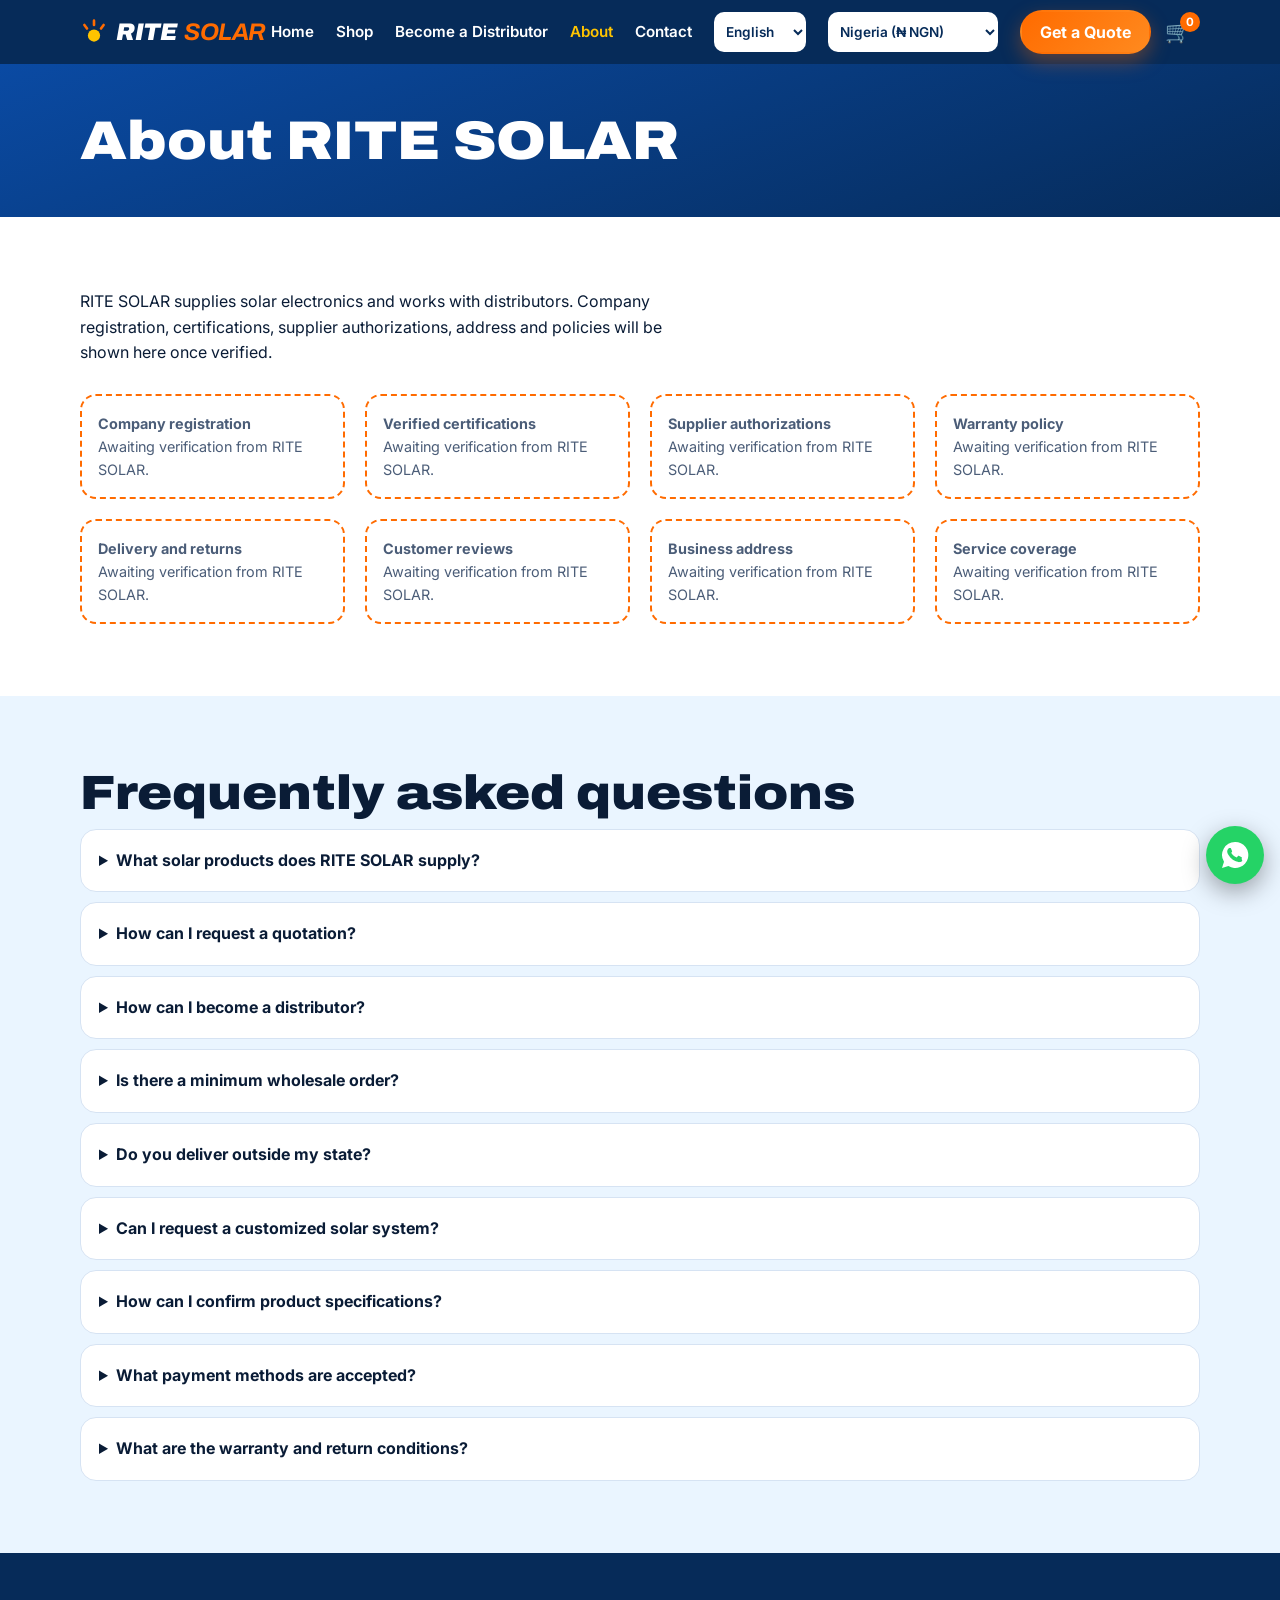
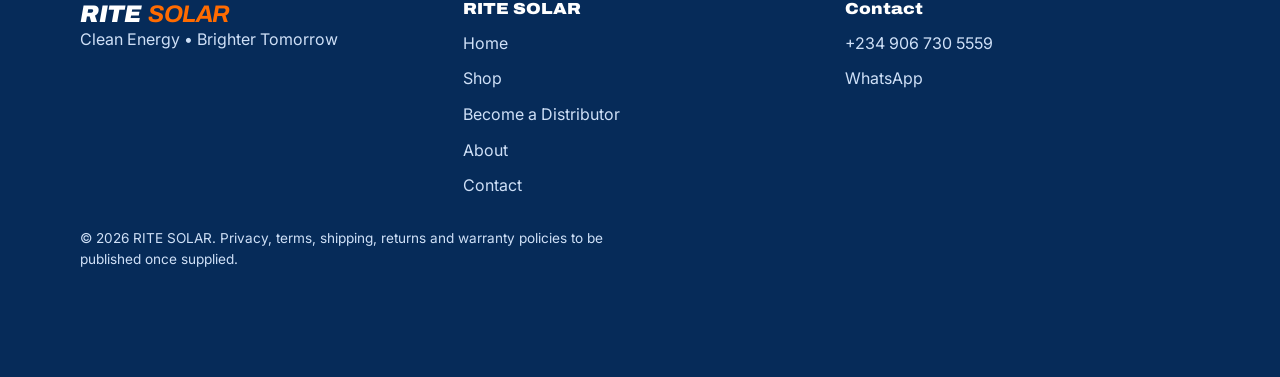
==== about.html @ 68944a7b "Add files via upload" ====
<!DOCTYPE html>
<html lang="en"><head><meta charset="utf-8"><meta name="viewport" content="width=device-width, initial-scale=1, viewport-fit=cover"><title>About | RITE SOLAR</title><meta name="description" content="Explore solar panels, inverters, batteries and solar power solutions from RITE SOLAR. Enquire about products, request quotations or discuss distributor opportunities."><link rel="preconnect" href="https://fonts.googleapis.com"><link href="https://fonts.googleapis.com/css2?family=Archivo:wdth,wght@100,700..900&family=Inter:wght@400;600&display=swap" rel="stylesheet"><link rel="stylesheet" href="style.css"></head><body><div id="hdr"></div><main><section class="ph-head"><div class="wrap"><h1 data-t="aboutH"></h1></div></section><section><div class="wrap"><p>RITE SOLAR supplies solar electronics and works with distributors. Company registration, certifications, supplier authorizations, address and policies will be shown here once verified.</p><div class="grid" id="trustg"></div></div></section><section class="sec-sky"><div class="wrap"><h2 data-t="faqH"></h2><div id="faqs"></div></div></section></main><div id="ftr"></div><script src="app.js"></script></body></html>
---- style.css ----
:root{--navy:#062B59;--or:#FF6B00;--yl:#FFC400;--wh:#fff;--sky:#EAF5FF;--ink:#0a1c36;--mut:#4b5d78;--bg:#fff;--card:#fff;--line:#d6e3f3;
box-sizing:border-box;padding-top:env(safe-area-inset-top,0px);padding-bottom:env(safe-area-inset-bottom,0px)}
@media(prefers-color-scheme:dark){:root:not([data-theme="light"]){--ink:#eaf2ff;--mut:#a9bad3;--bg:#07182f;--card:#0d2547;--line:#1d3a64;--sky:#0b2142}}
:root[data-theme="dark"]{--ink:#eaf2ff;--mut:#a9bad3;--bg:#07182f;--card:#0d2547;--line:#1d3a64;--sky:#0b2142}
*,*::before,*::after{box-sizing:border-box}
html{scroll-behavior:smooth;scroll-padding-top:calc(72px + env(safe-area-inset-top,0px));height:auto}
body{margin:0;font:400 16px/1.6 Inter,system-ui,"Segoe UI",Roboto,Arial,sans-serif;color:var(--ink);background:var(--bg);overflow-x:hidden}
h1,h2,h3{font-family:Archivo,"Arial Black",Impact,sans-serif;line-height:1.05;margin:0;font-weight:900;font-stretch:112%}
h2{font-size:clamp(1.8rem,5vw,3rem);margin-bottom:.6rem}
p{margin:0 0 1rem;max-width:62ch}
a{color:inherit}
:focus-visible{outline:3px solid var(--yl);outline-offset:2px}
.wrap{max-width:1160px;margin:0 auto;padding:0 20px}
section{padding:72px 0}
.btn{display:inline-flex;align-items:center;gap:8px;min-height:48px;padding:12px 22px;border-radius:999px;border:2px solid transparent;font:700 1rem Inter,sans-serif;text-decoration:none;cursor:pointer;transition:transform .15s,box-shadow .15s}
.btn:hover{transform:translateY(-2px)}
.b-or{background:linear-gradient(135deg,var(--or),#ff8a1f);color:#fff;box-shadow:0 8px 20px rgba(255,107,0,.35)}
.b-ol{border-color:#fff;color:#fff}
.b-wa{background:#25D366;color:#053b1a}
.b-nv{background:var(--navy);color:#fff}
.b-gh{border-color:var(--navy);color:var(--navy)}
@media(prefers-color-scheme:dark){.b-gh{border-color:#fff;color:#fff}}
header{position:sticky;top:0;z-index:50;background:var(--navy);color:#fff;padding-top:env(safe-area-inset-top,0px)}
.nav{display:flex;align-items:center;justify-content:space-between;height:64px}
.logo{font:900 1.5rem Archivo,sans-serif;font-style:italic;text-decoration:none;letter-spacing:-.02em;display:flex;align-items:center;gap:8px}
.logo b{color:var(--or)}
.logo svg{width:28px;height:28px}
nav ul{display:flex;gap:22px;list-style:none;margin:0;padding:0;align-items:center}
nav a{text-decoration:none;font-weight:600;font-size:.95rem}
nav a:hover{color:var(--yl)}
#mt{display:none;background:none;border:2px solid #fff;color:#fff;border-radius:10px;width:46px;height:46px;font-size:1.3rem;cursor:pointer}
@media(max-width:900px){#mt{display:block}nav ul{display:none;position:absolute;left:0;right:0;top:calc(64px + env(safe-area-inset-top,0px));background:var(--navy);flex-direction:column;align-items:stretch;padding:12px 20px 20px;gap:4px}nav ul.open{display:flex}nav li a{display:block;padding:12px 4px;border-bottom:1px solid #1d4580}}
.cartb{position:relative;background:none;border:0;color:#fff;font-size:1.3rem;cursor:pointer;min-width:44px;min-height:44px}
.cartb i{position:absolute;top:2px;right:0;background:var(--or);border-radius:99px;font:700 .72rem Inter;min-width:20px;height:20px;line-height:20px;text-align:center;font-style:normal}
.hero{background:linear-gradient(170deg,#0a4aa3 0,var(--navy) 55%,#041c3d);color:#fff;padding:56px 0 72px;overflow:hidden;position:relative}
.hero::before{content:"";position:absolute;right:-120px;top:-120px;width:520px;height:520px;border-radius:50%;background:radial-gradient(circle,rgba(255,196,0,.55),rgba(255,107,0,.15) 55%,transparent 70%)}
.hg{display:grid;grid-template-columns:1.1fr .9fr;gap:36px;align-items:center;position:relative}
@media(max-width:900px){.hg{grid-template-columns:1fr}}
.hero h1{font-size:clamp(2.3rem,7vw,4.6rem);text-transform:uppercase}
.hero h1 em{font-style:normal;color:var(--yl)}
.hero h2{font-size:clamp(1.1rem,2.6vw,1.5rem);font-weight:700;margin:18px 0 10px;font-family:Inter,sans-serif;font-stretch:100%}
.cta{display:flex;flex-wrap:wrap;gap:12px;margin-top:22px}
.stage{perspective:900px;display:grid;grid-template-columns:1fr 1fr;gap:14px}
.stage .pc{transform:rotateY(-8deg) rotateX(4deg);transform-style:preserve-3d}
.stage .pc:nth-child(2){transform:rotateY(-8deg) rotateX(4deg) translateY(24px)}
.pc{background:rgba(255,255,255,.1);border:1px solid rgba(255,255,255,.25);backdrop-filter:blur(6px);border-radius:20px;padding:14px;text-align:center;font-weight:700;font-size:.9rem}
.pc svg{width:100%;height:auto;max-height:130px}
.note{font-size:.78rem;opacity:.75;margin-top:10px}
.sec-sky{background:var(--sky)}
.grid{display:grid;gap:20px;grid-template-columns:repeat(auto-fill,minmax(260px,1fr));margin-top:28px}
.card{background:var(--card);border:1px solid var(--line);border-radius:22px;padding:20px;display:flex;flex-direction:column;gap:10px;transition:transform .2s,box-shadow .2s;transform-style:preserve-3d}
.card:hover{box-shadow:0 18px 36px rgba(6,43,89,.18)}
.card h3{font-size:1.25rem}
.card p{color:var(--mut);font-size:.95rem;margin:0}
.card .img{background:linear-gradient(160deg,var(--sky),var(--card));border-radius:16px;padding:10px;display:grid;place-items:center;height:150px}
.card .img svg{height:100%;width:auto;max-width:100%}
.card .row{display:flex;gap:8px;flex-wrap:wrap;margin-top:auto}
.card .btn{min-height:44px;padding:8px 16px;font-size:.9rem}
.tag{display:inline-block;font:700 .72rem Inter;background:var(--yl);color:#3a2a00;border-radius:99px;padding:3px 10px;align-self:flex-start}
.spec{font-size:.85rem;color:var(--mut);margin:0;padding-left:18px}
.filters{display:flex;flex-wrap:wrap;gap:8px;margin-top:20px}
.chip{border:2px solid var(--navy);background:none;color:var(--ink);border-radius:99px;padding:8px 16px;min-height:44px;font:600 .9rem Inter;cursor:pointer}
.chip[aria-pressed=true]{background:var(--navy);color:#fff}
@media(prefers-color-scheme:dark){.chip{border-color:#4a76b8}.chip[aria-pressed=true]{background:var(--or);border-color:var(--or)}}
.why{display:grid;gap:16px;grid-template-columns:repeat(auto-fit,minmax(200px,1fr));margin-top:28px}
.why .card{align-items:flex-start}
.ic{width:56px;height:56px;border-radius:50%;background:linear-gradient(135deg,var(--or),var(--yl));display:grid;place-items:center;font-size:1.5rem}
.dist{background:linear-gradient(160deg,#041c3d,var(--navy) 60%,#0a3f86);color:#fff;position:relative;overflow:hidden}
.dist::after{content:"";position:absolute;left:-80px;bottom:-80px;width:340px;height:340px;border-radius:50%;background:radial-gradient(circle,rgba(255,107,0,.5),transparent 70%)}
.dist h2{font-size:clamp(2rem,6vw,3.8rem);text-transform:uppercase}
.dist h2 span{color:var(--yl)}
.dg{display:grid;grid-template-columns:1fr 1fr;gap:36px;position:relative;z-index:1}
@media(max-width:900px){.dg{grid-template-columns:1fr}}
.dist ul{padding-left:20px}.dist li{margin:6px 0}
form{background:var(--card);color:var(--ink);border-radius:22px;padding:22px;display:grid;gap:14px}
label{font-weight:600;font-size:.9rem;display:grid;gap:5px}
input,select,textarea{font:inherit;padding:12px;border:2px solid var(--line);border-radius:12px;background:var(--bg);color:var(--ink);min-height:48px;width:100%}
textarea{min-height:90px}
input[aria-invalid=true],select[aria-invalid=true],textarea[aria-invalid=true]{border-color:#d92d20}
.err{color:#d92d20;font-size:.8rem;font-weight:600;min-height:0}
.chk{display:flex;gap:10px;align-items:flex-start;font-weight:400}
.chk input{width:22px;min-height:22px;margin-top:3px}
.hp{position:absolute;left:-9999px;height:0;overflow:hidden}
.ok{background:#e8f8ee;color:#0b4a22;border-radius:14px;padding:16px;margin-top:10px}
.steps{display:grid;gap:18px;grid-template-columns:repeat(auto-fit,minmax(200px,1fr));margin-top:28px;counter-reset:s}
.step{position:relative;padding:22px;border-radius:20px;background:var(--card);border:1px solid var(--line)}
.step::before{counter-increment:s;content:counter(s);display:grid;place-items:center;width:40px;height:40px;border-radius:50%;background:var(--or);color:#fff;font:900 1.1rem Archivo;margin-bottom:10px}
.ph{border:2px dashed var(--or);border-radius:16px;padding:16px;color:var(--mut);font-size:.9rem;background:var(--card)}
details{background:var(--card);border:1px solid var(--line);border-radius:16px;padding:4px 18px;margin-top:10px}
summary{cursor:pointer;font-weight:700;padding:14px 0;min-height:44px}
details p{color:var(--mut)}
footer{background:var(--navy);color:#cfe0f7;padding:48px 0 90px}
footer .fg{display:grid;gap:28px;grid-template-columns:repeat(auto-fit,minmax(200px,1fr))}
footer a{display:block;padding:5px 0;text-decoration:none}footer a:hover{color:var(--yl)}
footer h3{font-size:1rem;color:#fff;margin-bottom:8px}
.fab{position:fixed;right:16px;bottom:calc(16px + env(safe-area-inset-bottom,0px));z-index:60;width:58px;height:58px;border-radius:50%;background:#25D366;display:grid;place-items:center;box-shadow:0 8px 24px rgba(0,0,0,.35);text-decoration:none}
.fab svg{width:32px;height:32px;fill:#fff}
dialog{border:0;border-radius:22px;padding:0;max-width:560px;width:calc(100% - 28px);background:var(--card);color:var(--ink)}
dialog::backdrop{background:rgba(4,20,45,.65)}
.dl{padding:22px;display:grid;gap:12px}
.qi{display:flex;gap:10px;align-items:center;justify-content:space-between;border-bottom:1px solid var(--line);padding:8px 0}
.qi input{width:70px;min-height:40px;padding:6px}
.x{background:none;border:0;font-size:1.5rem;cursor:pointer;color:inherit;min-width:44px;min-height:44px;justify-self:end}
.rv{opacity:1}
@media(prefers-reduced-motion:no-preference){.hero .cta,.hero h1{animation:up .7s both}@keyframes up{from{opacity:.4;transform:translateY(14px)}}.sun{animation:sp 8s linear infinite;transform-origin:center}@keyframes sp{to{transform:rotate(360deg)}}}
@media(prefers-reduced-motion:reduce){*{animation:none!important;transition:none!important;scroll-behavior:auto!important}}
.line{height:4px;background:linear-gradient(90deg,var(--or),var(--yl),transparent);border-radius:4px;margin:18px 0;max-width:260px}

nav select{min-height:40px;padding:6px 8px;border-radius:10px;background:#fff;color:var(--navy);border:0;font:600 .85rem Inter,sans-serif;max-width:190px}
@media(max-width:900px){nav select{width:100%;max-width:none;margin-top:6px}}
.ph-head{background:linear-gradient(160deg,#0a4aa3,var(--navy));color:#fff;padding:48px 0}
.ph-head h1{font-size:clamp(2rem,6vw,3.4rem)}
[dir=rtl] .fab{right:auto;left:16px}
.card[class]{min-width:0}
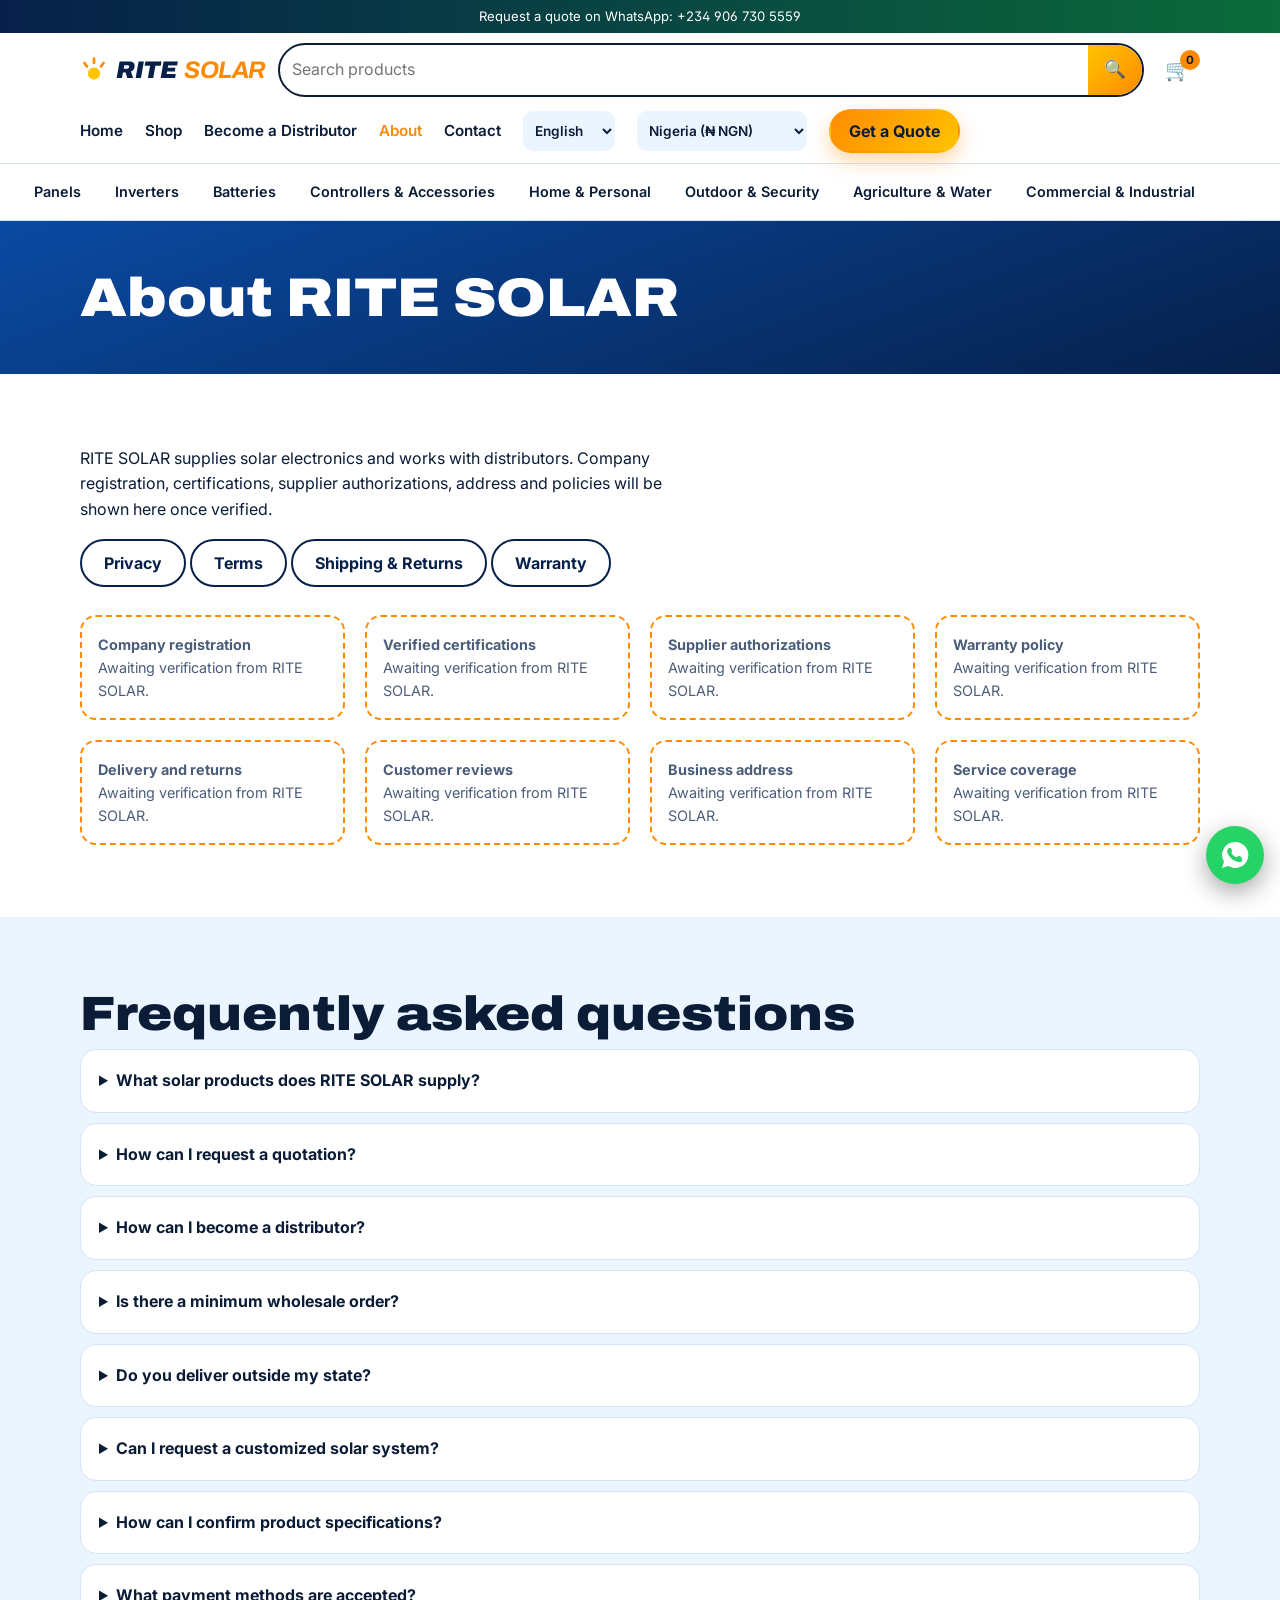
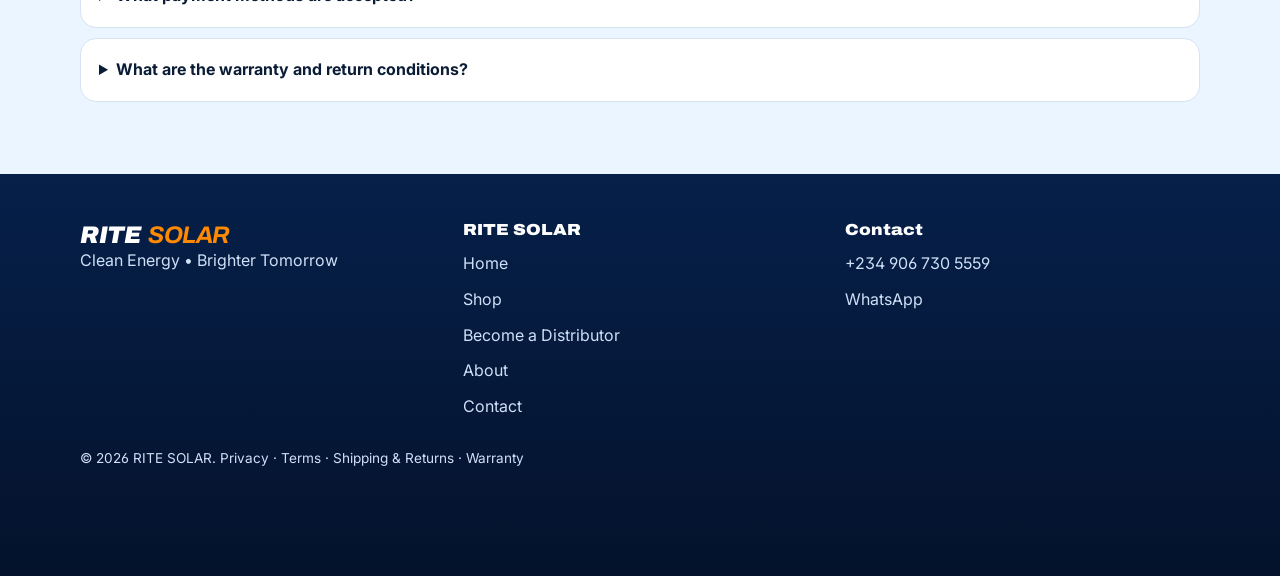
==== commit ecbe757e: "Add files via upload" ====
--- a/about.html
+++ b/about.html
@@ -1,2 +1,2 @@
 <!DOCTYPE html>
-<html lang="en"><head><meta charset="utf-8"><meta name="viewport" content="width=device-width, initial-scale=1, viewport-fit=cover"><title>About | RITE SOLAR</title><meta name="description" content="Explore solar panels, inverters, batteries and solar power solutions from RITE SOLAR. Enquire about products, request quotations or discuss distributor opportunities."><link rel="preconnect" href="https://fonts.googleapis.com"><link href="https://fonts.googleapis.com/css2?family=Archivo:wdth,wght@100,700..900&family=Inter:wght@400;600&display=swap" rel="stylesheet"><link rel="stylesheet" href="style.css"></head><body><div id="hdr"></div><main><section class="ph-head"><div class="wrap"><h1 data-t="aboutH"></h1></div></section><section><div class="wrap"><p>RITE SOLAR supplies solar electronics and works with distributors. Company registration, certifications, supplier authorizations, address and policies will be shown here once verified.</p><div class="grid" id="trustg"></div></div></section><section class="sec-sky"><div class="wrap"><h2 data-t="faqH"></h2><div id="faqs"></div></div></section></main><div id="ftr"></div><script src="app.js"></script></body></html>+<html lang="en"><head><meta charset="utf-8"><meta name="viewport" content="width=device-width, initial-scale=1, viewport-fit=cover"><title>About | RITE SOLAR</title><meta name="description" content="Explore solar panels, inverters, batteries and solar power solutions from RITE SOLAR. Enquire about products, request quotations or discuss distributor opportunities."><link rel="preconnect" href="https://fonts.googleapis.com"><link href="https://fonts.googleapis.com/css2?family=Archivo:wdth,wght@100,700..900&family=Inter:wght@400;600&display=swap" rel="stylesheet"><link rel="stylesheet" href="style.css"></head><body><div id="hdr"></div><main><section class="ph-head"><div class="wrap"><h1 data-t="aboutH"></h1></div></section><section><div class="wrap"><p>RITE SOLAR supplies solar electronics and works with distributors. Company registration, certifications, supplier authorizations, address and policies will be shown here once verified.</p><p><a class="btn b-gh" href="privacy.html">Privacy</a> <a class="btn b-gh" href="terms.html">Terms</a> <a class="btn b-gh" href="shipping.html">Shipping &amp; Returns</a> <a class="btn b-gh" href="warranty.html">Warranty</a></p><div class="grid" id="trustg"></div></div></section><section class="sec-sky"><div class="wrap"><h2 data-t="faqH"></h2><div id="faqs"></div></div></section></main><div id="ftr"></div><script src="app.js"></script></body></html>
--- a/style.css
+++ b/style.css
@@ -113,3 +113,76 @@
 .ph-head h1{font-size:clamp(2rem,6vw,3.4rem)}
 [dir=rtl] .fab{right:auto;left:16px}
 .card[class]{min-width:0}
+
+:root{--navy:#06204a;--sun:#FFC400;--or:#FF8A00;--gr:#17a34a;--blk:#0a0a0a;--hbg:#fff;--yl:#FFC400}
+@media(prefers-color-scheme:dark){:root:not([data-theme="light"]){--hbg:#0a1a33}}
+body{font-feature-settings:"ss01"}
+.b-or{background:linear-gradient(135deg,var(--or),var(--sun));color:#1b1200;box-shadow:0 8px 20px rgba(255,138,0,.35)}
+.b-nv{background:linear-gradient(135deg,#06204a,#0a4aa3);color:#fff}
+.b-ol{border-color:#fff;color:#fff}
+.topbar{background:linear-gradient(90deg,#06204a,#0b6b3a);color:#fff;text-align:center;font-size:.82rem;padding:6px 12px}
+header.hd{background:var(--hbg);color:var(--ink);border-bottom:1px solid var(--line)}
+.hd .nav{height:auto;padding:10px 20px;gap:12px;flex-wrap:wrap}
+.hd .logo{color:var(--navy)}
+@media(prefers-color-scheme:dark){:root:not([data-theme="light"]) .hd .logo{color:#fff}}
+.hd nav a{color:var(--ink)}.hd .cartb,.hd #mt{color:var(--ink)}.hd #mt{border-color:var(--ink)}
+.hd nav select{background:var(--sky);color:var(--ink)}
+.acts{display:flex;gap:6px;align-items:center}
+.srch{flex:1;min-width:240px;display:flex;border:2px solid var(--ink);border-radius:999px;overflow:hidden;background:var(--bg)}
+.srch input{border:0;min-height:44px;border-radius:0;flex:1;background:transparent;min-width:0}
+.srch button{border:0;background:linear-gradient(135deg,var(--sun),var(--or));min-width:54px;cursor:pointer;font-size:1.1rem}
+@media(max-width:900px){.hd .nav>.acts{margin-left:auto}.srch{order:5;flex-basis:100%}.hd nav ul{top:100%;background:var(--card);color:var(--ink);border-bottom:1px solid var(--line)}.hd nav li a{border-bottom-color:var(--line)}}
+.catrow{display:flex;gap:6px;overflow-x:auto;padding:8px 20px;background:var(--bg);border-bottom:1px solid var(--line);white-space:nowrap;scrollbar-width:none}
+.catrow a{padding:8px 14px;border-radius:99px;text-decoration:none;font-weight:600;font-size:.9rem;flex:none;min-height:40px;display:flex;align-items:center}.catrow a:hover{background:var(--sky)}
+.hero2{position:relative;color:#fff;overflow:hidden;background:#04122B}
+#slides{position:relative;min-height:600px}
+@media(min-width:900px){#slides{min-height:480px}}
+.slide{position:absolute;inset:0;display:grid;grid-template-columns:1.05fr .95fr;gap:20px;align-items:center;padding:36px max(20px,calc((100% - 1120px)/2)) 70px;opacity:0;visibility:hidden;transform:perspective(1200px) rotateY(-30deg) translateX(-6%) scale(.96);transition:opacity .8s,transform .8s,visibility 0s .8s}
+.slide.on{opacity:1;visibility:visible;transform:none;transition-delay:0s}
+.slide::before{content:"";position:absolute;right:-80px;top:-80px;width:420px;height:420px;border-radius:50%;background:radial-gradient(circle,rgba(255,196,0,.55),rgba(255,138,0,.15) 55%,transparent 70%);pointer-events:none}
+.g0{background:linear-gradient(135deg,#04122B,#0a4aa3)}.g1{background:linear-gradient(135deg,#04122B,#0c6b3a)}.g2{background:linear-gradient(135deg,#0a0a0a,#06306b)}.g3{background:linear-gradient(135deg,#062B59,#17a34a)}.g4{background:linear-gradient(135deg,#0a0a0a,#7a4a00)}.g5{background:linear-gradient(135deg,#04122B,#0b7a5a)}
+@media(max-width:900px){.slide{grid-template-columns:1fr;align-content:center;padding:24px 20px 76px}.art{order:-1}.plate{width:min(230px,70%)!important}}
+.sl-txt,.art{position:relative;z-index:1}
+.kick{letter-spacing:.22em;font:700 .8rem Inter,sans-serif;color:var(--sun);text-transform:uppercase}
+.slide h2{font-size:clamp(2.2rem,6vw,4rem);text-transform:uppercase;background:linear-gradient(90deg,#fff,#FFE27A 60%,#8be08b);-webkit-background-clip:text;background-clip:text;color:transparent;margin:6px 0 10px}
+.slide p{color:#e6f0ff}
+.art{perspective:900px;display:grid;place-items:center}
+.plate{position:relative;width:min(340px,80%);aspect-ratio:1/.8;transform-style:preserve-3d;display:grid;place-items:center}
+.glow{position:absolute;inset:6%;border-radius:28px;background:linear-gradient(135deg,rgba(255,196,0,.9),rgba(23,163,74,.7));transform:translateZ(-50px) rotate(-4deg)}
+.obj{position:relative;width:100%;height:100%;background:rgba(255,255,255,.14);backdrop-filter:blur(6px);border:1px solid rgba(255,255,255,.35);border-radius:28px;padding:18px;transform:translateZ(30px);box-shadow:0 30px 50px rgba(0,0,0,.35)}
+.obj svg{width:100%;height:100%}
+.chip3{position:absolute;right:-6px;bottom:-14px;background:var(--sun);color:#1b1200;font:800 .85rem Archivo,sans-serif;padding:6px 14px;border-radius:99px;transform:translateZ(70px);box-shadow:0 8px 18px rgba(0,0,0,.35)}
+@media(prefers-reduced-motion:no-preference){.slide.on .plate{animation:sway 6s ease-in-out infinite alternate}@keyframes sway{from{transform:rotateY(-16deg) rotateX(5deg)}to{transform:rotateY(16deg) rotateX(-3deg)}}}
+.sc{position:absolute;bottom:14px;left:0;right:0;display:flex;justify-content:center;gap:12px;align-items:center;z-index:5}
+.sc>button{width:44px;height:44px;border-radius:50%;border:2px solid #fff;background:rgba(0,0,0,.25);color:#fff;font-size:1.2rem;cursor:pointer}
+#dots{display:flex;gap:10px;align-items:center}
+#dots button{width:12px;height:12px;border-radius:99px;border:0;background:rgba(255,255,255,.45);padding:0;position:relative;cursor:pointer;transition:width .3s}
+#dots button::after{content:"";position:absolute;inset:-16px -6px}
+#dots button[aria-current=true]{width:32px;background:var(--sun)}
+.vs{display:grid;grid-template-columns:repeat(auto-fit,minmax(200px,1fr));gap:12px;padding:16px 20px;background:var(--sky);font-weight:600}
+.vs div{display:flex;gap:10px;align-items:center}
+h2.hl::after{content:"";display:block;width:70px;height:5px;border-radius:5px;background:linear-gradient(90deg,var(--sun),var(--gr));margin-top:8px}
+.ccg{display:grid;grid-template-columns:repeat(auto-fill,minmax(110px,1fr));gap:18px;margin-top:26px}
+.cc{text-align:center;text-decoration:none;font-weight:700;font-size:.9rem;display:grid;gap:8px;justify-items:center}
+.ci{width:96px;height:96px;border-radius:50%;background:linear-gradient(135deg,var(--sun),#8be08b);display:grid;place-items:center;padding:14px;box-shadow:0 8px 18px rgba(0,0,0,.12);transition:transform .2s}
+.cc:hover .ci{transform:translateY(-4px) scale(1.04)}.ci svg{width:100%;height:100%}
+.pcard .img{position:relative;height:170px}
+.heart{position:absolute;top:8px;right:8px;width:42px;height:42px;border-radius:50%;border:0;background:#fff;color:#d6336c;font-size:1.25rem;cursor:pointer;box-shadow:0 2px 8px rgba(0,0,0,.25);z-index:2}
+.pr{font-size:1.05rem;color:var(--ink)!important}.sm{font-size:.8rem!important}
+.band{background:linear-gradient(135deg,#04122B,#0b4a2e);color:#fff;border-radius:28px;padding:36px 28px;display:grid;gap:12px;position:relative;overflow:hidden}
+.band::after{content:"";position:absolute;right:-60px;top:-60px;width:260px;height:260px;border-radius:50%;background:radial-gradient(circle,rgba(255,196,0,.6),transparent 70%)}
+.band>*{position:relative;z-index:1}
+footer{background:linear-gradient(180deg,#06204a,#04122B)}
+.step::before{background:linear-gradient(135deg,var(--or),var(--sun));color:#1b1200}
+.ic{background:linear-gradient(135deg,var(--sun),#8be08b)}
+form.srch{padding:0;gap:0;display:flex;border-radius:999px;background:var(--bg)}
+.hero2{padding:0}
+
+@media(min-width:901px){.hd .nav>.srch{order:2}.hd .nav>.acts{order:3;margin-left:auto}.hd .nav>nav{order:4;flex-basis:100%}.hd .nav>nav ul{justify-content:flex-start}}
+.skip{position:absolute;left:-999px;top:0;background:var(--sun);color:#000;padding:10px 16px;z-index:100;font-weight:700}
+.skip:focus{left:8px;top:8px}
+.nojs{padding:20px;text-align:center}
+
+.pd{display:grid;grid-template-columns:1fr 1fr;gap:24px;align-items:start}@media(max-width:700px){.pd{grid-template-columns:1fr}}
+.doc{max-width:760px}.doc h2{font-size:1.4rem;margin-top:28px}.doc li{margin:6px 0;color:var(--mut)}
+.pnote{border:2px dashed var(--or);border-radius:14px;padding:14px;background:var(--card);margin:16px 0}
